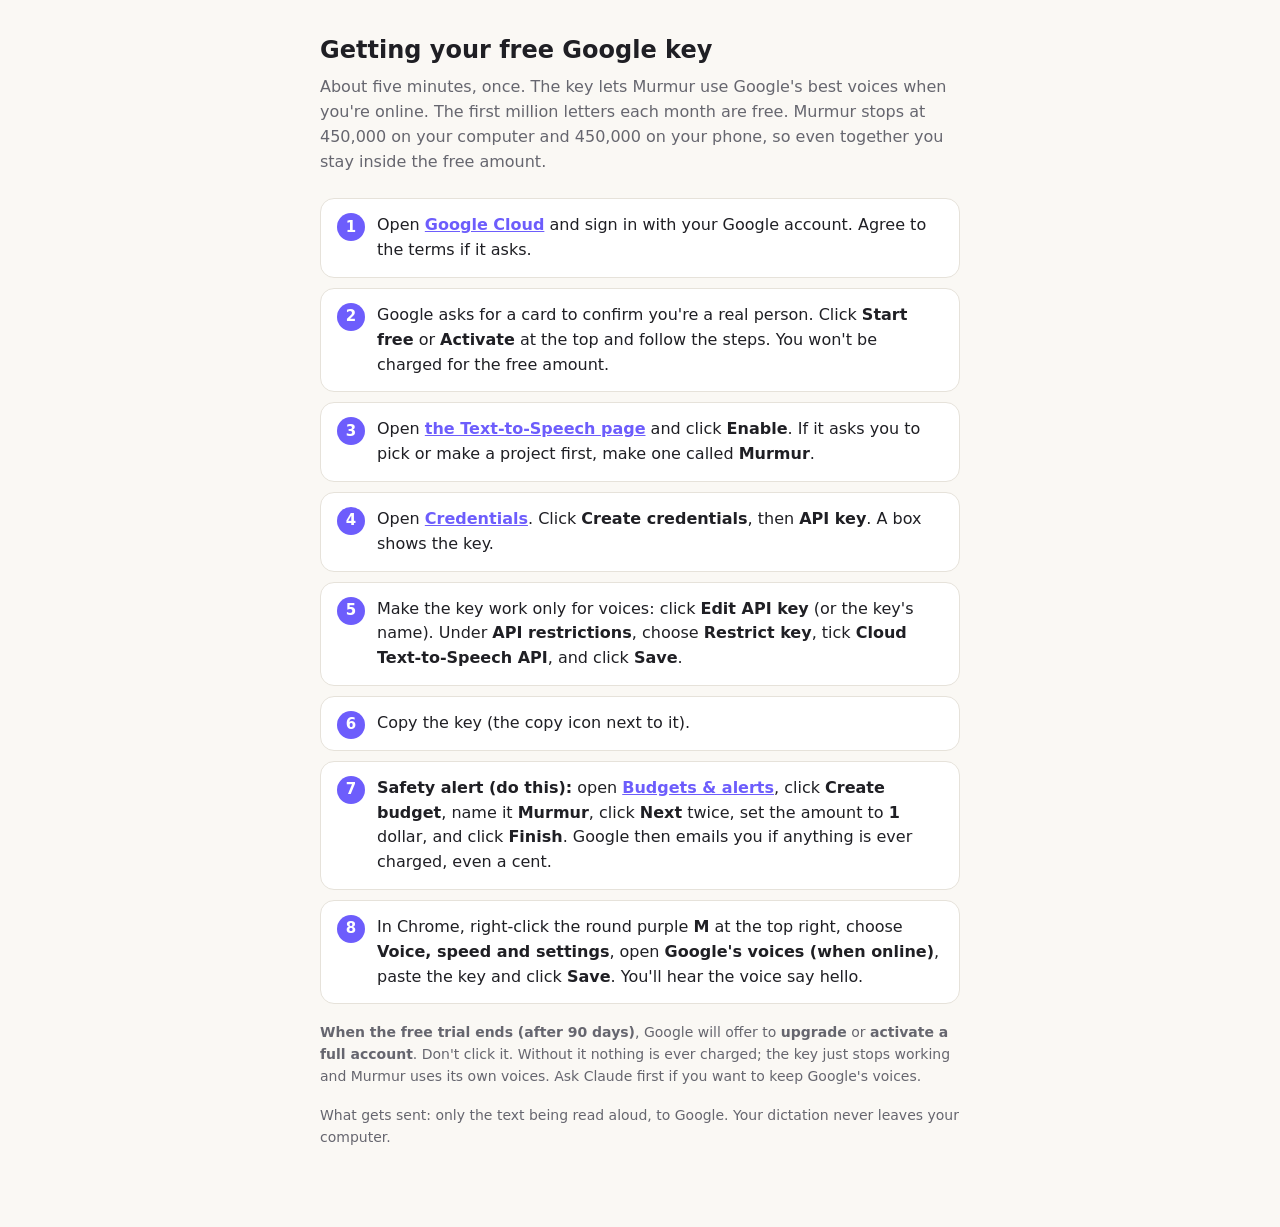
==== google-key.html @ 4235f734 "Google voices when online, latest-reply reading, new language voices Co-Authored-By: Claude Opus 5.5" ====
<!doctype html>
<html lang="en">
  <head>
    <meta charset="utf-8" />
    <meta name="viewport" content="width=device-width, initial-scale=1" />
    <title>Google voices key</title>
    <style>
      :root { --bg: #faf8f4; --fg: #1f1f24; --muted: #66666f; --card: #fff; --line: #e6e2da; --accent: #6d5dfc; --on-accent: #fff; }
      @media (prefers-color-scheme: dark) {
        :root { --bg: #18181c; --fg: #ececf0; --muted: #a3a3ad; --card: #222228; --line: #34343c; }
      }
      body { margin: 0; background: var(--bg); color: var(--fg); font: 16px/1.55 system-ui, -apple-system, "Segoe UI", sans-serif; }
      main { max-width: 640px; margin: 0 auto; padding: 32px 16px 64px; }
      h1 { font-size: 24px; margin: 0 0 6px; }
      .lead { color: var(--muted); margin: 0 0 24px; }
      ol { list-style: none; padding: 0; margin: 0; counter-reset: s; }
      li { counter-increment: s; background: var(--card); border: 1px solid var(--line); border-radius: 14px; padding: 14px 16px 14px 56px; margin: 0 0 10px; position: relative; }
      li::before { content: counter(s); position: absolute; left: 16px; top: 14px; width: 28px; height: 28px; border-radius: 50%; background: var(--accent); color: var(--on-accent); display: grid; place-items: center; font-weight: 700; font-size: 15px; }
      a { color: var(--accent); font-weight: 600; }
      .note { color: var(--muted); font-size: 14px; margin-top: 18px; }
      b { font-weight: 650; }
    </style>
  </head>
  <body>
    <main>
      <h1>Getting your free Google key</h1>
      <p class="lead">About five minutes, once. The key lets Murmur use Google's best voices when you're online. The first million letters each month are free. Murmur stops at 450,000 on your computer and 450,000 on your phone, so even together you stay inside the free amount.</p>
      <ol>
        <li>Open <a href="https://console.cloud.google.com/" target="_blank" rel="noopener">Google Cloud</a> and sign in with your Google account. Agree to the terms if it asks.</li>
        <li>Google asks for a card to confirm you're a real person. Click <b>Start free</b> or <b>Activate</b> at the top and follow the steps. You won't be charged for the free amount.</li>
        <li>Open <a href="https://console.cloud.google.com/apis/library/texttospeech.googleapis.com" target="_blank" rel="noopener">the Text-to-Speech page</a> and click <b>Enable</b>. If it asks you to pick or make a project first, make one called <b>Murmur</b>.</li>
        <li>Open <a href="https://console.cloud.google.com/apis/credentials" target="_blank" rel="noopener">Credentials</a>. Click <b>Create credentials</b>, then <b>API key</b>. A box shows the key.</li>
        <li>Make the key work only for voices: click <b>Edit API key</b> (or the key's name). Under <b>API restrictions</b>, choose <b>Restrict key</b>, tick <b>Cloud Text-to-Speech API</b>, and click <b>Save</b>.</li>
        <li>Copy the key (the copy icon next to it).</li>
        <li><b>Safety alert (do this):</b> open <a href="https://console.cloud.google.com/billing/budgets" target="_blank" rel="noopener">Budgets &amp; alerts</a>, click <b>Create budget</b>, name it <b>Murmur</b>, click <b>Next</b> twice, set the amount to <b>1</b> dollar, and click <b>Finish</b>. Google then emails you if anything is ever charged, even a cent.</li>
        <li>In Chrome, right-click the round purple <b>M</b> at the top right, choose <b>Voice, speed and settings</b>, open <b>Google's voices (when online)</b>, paste the key and click <b>Save</b>. You'll hear the voice say hello.</li>
      </ol>
      <p class="note"><b>When the free trial ends (after 90 days)</b>, Google will offer to <b>upgrade</b> or <b>activate a full account</b>. Don't click it. Without it nothing is ever charged; the key just stops working and Murmur uses its own voices. Ask Claude first if you want to keep Google's voices.</p>
      <p class="note">What gets sent: only the text being read aloud, to Google. Your dictation never leaves your computer.</p>
    </main>
  </body>
</html>
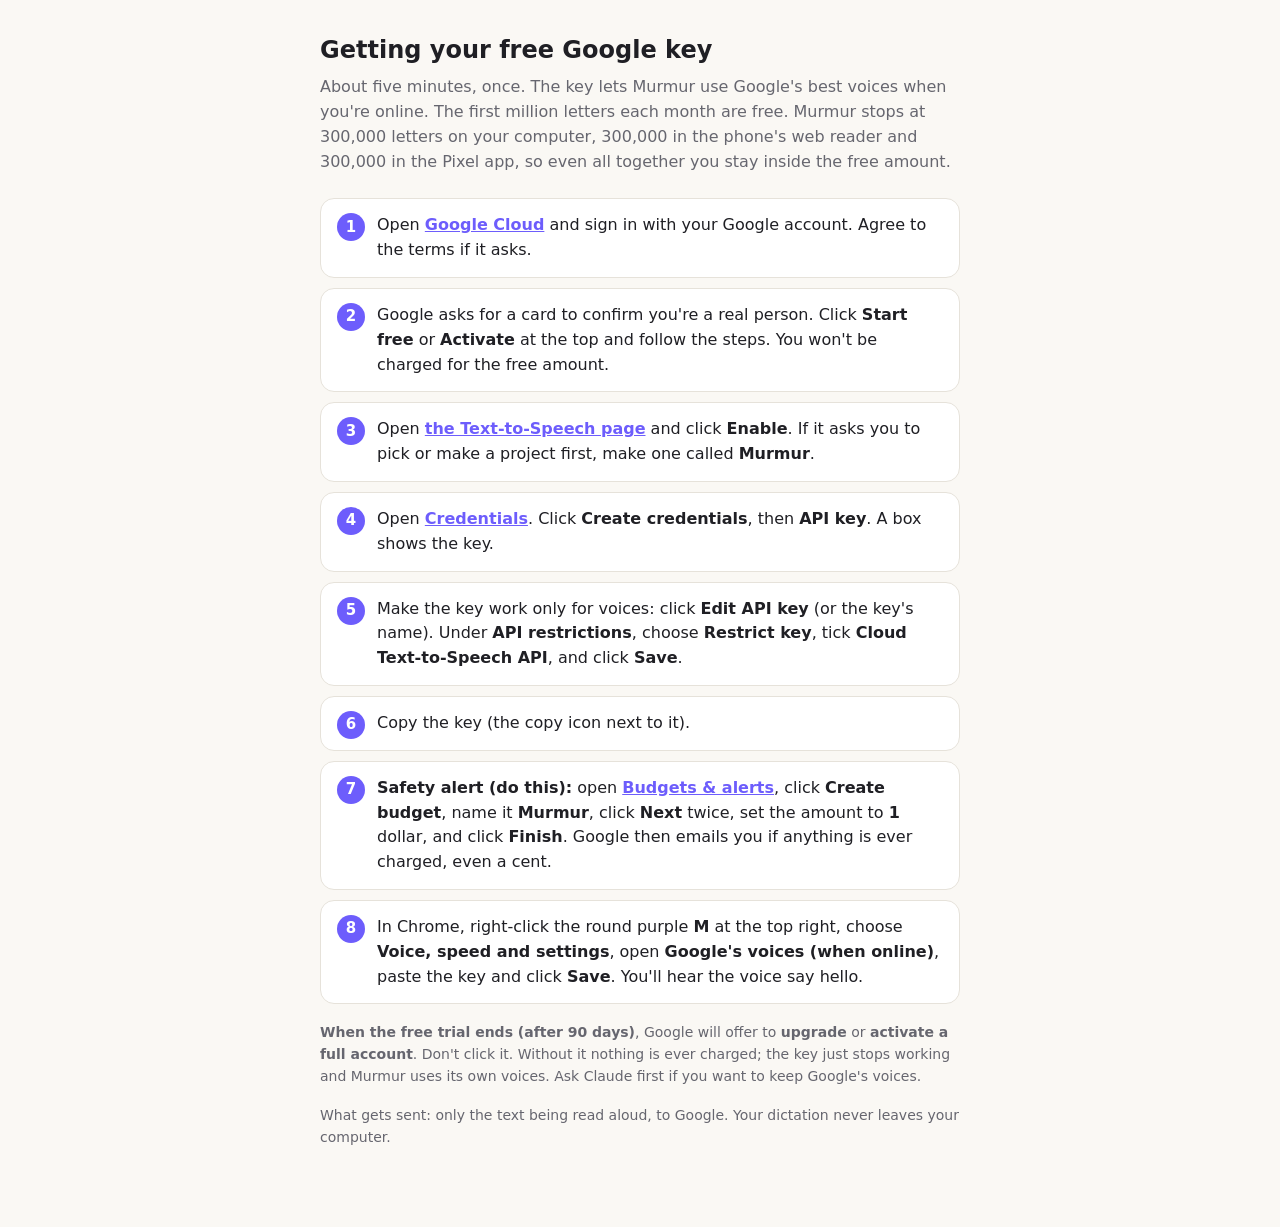
==== commit 8b450d87: "Tidy-up fixes; Google share per device 300,000 Co-Authored-By: Claude Opus 5.5 <noreply@anthropic.co" ====
--- a/google-key.html
+++ b/google-key.html
@@ -24,7 +24,7 @@
   <body>
     <main>
       <h1>Getting your free Google key</h1>
-      <p class="lead">About five minutes, once. The key lets Murmur use Google's best voices when you're online. The first million letters each month are free. Murmur stops at 450,000 on your computer and 450,000 on your phone, so even together you stay inside the free amount.</p>
+      <p class="lead">About five minutes, once. The key lets Murmur use Google's best voices when you're online. The first million letters each month are free. Murmur stops at 300,000 letters on your computer, 300,000 in the phone's web reader and 300,000 in the Pixel app, so even all together you stay inside the free amount.</p>
       <ol>
         <li>Open <a href="https://console.cloud.google.com/" target="_blank" rel="noopener">Google Cloud</a> and sign in with your Google account. Agree to the terms if it asks.</li>
         <li>Google asks for a card to confirm you're a real person. Click <b>Start free</b> or <b>Activate</b> at the top and follow the steps. You won't be charged for the free amount.</li>
